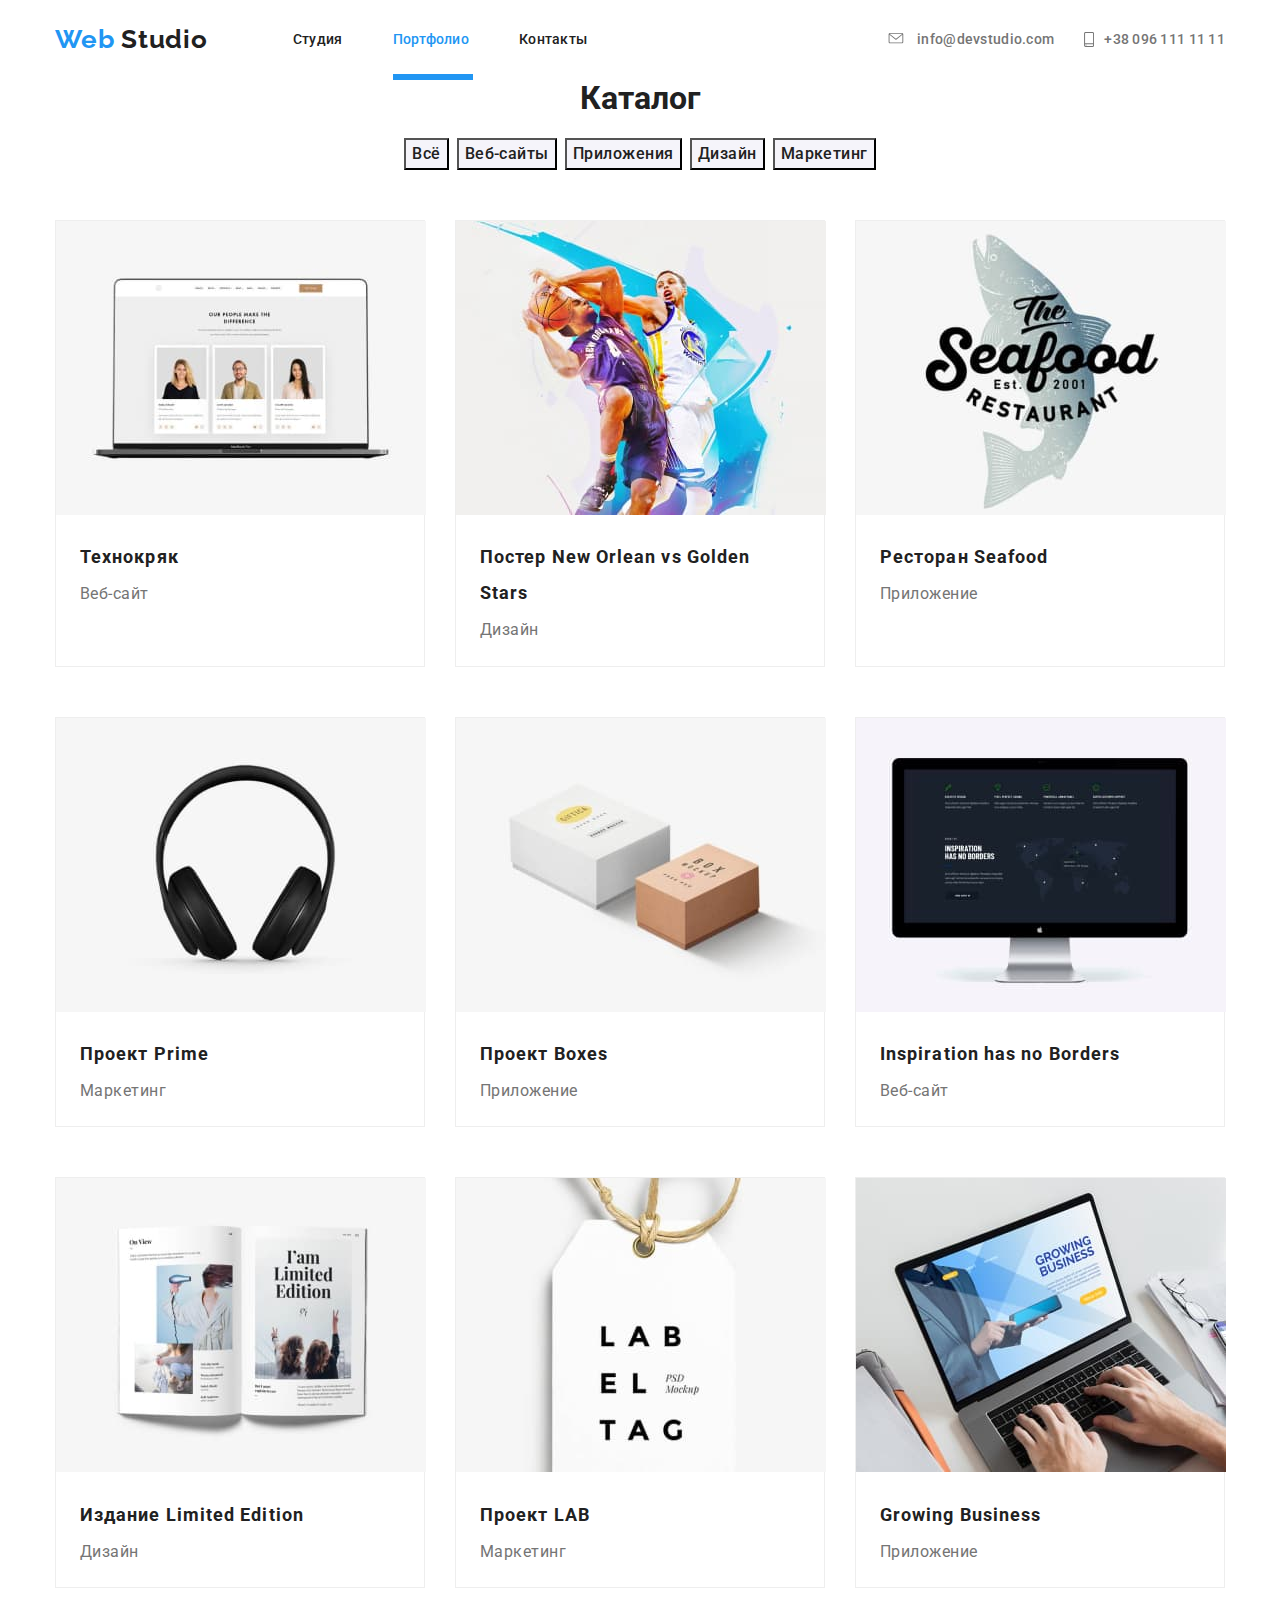
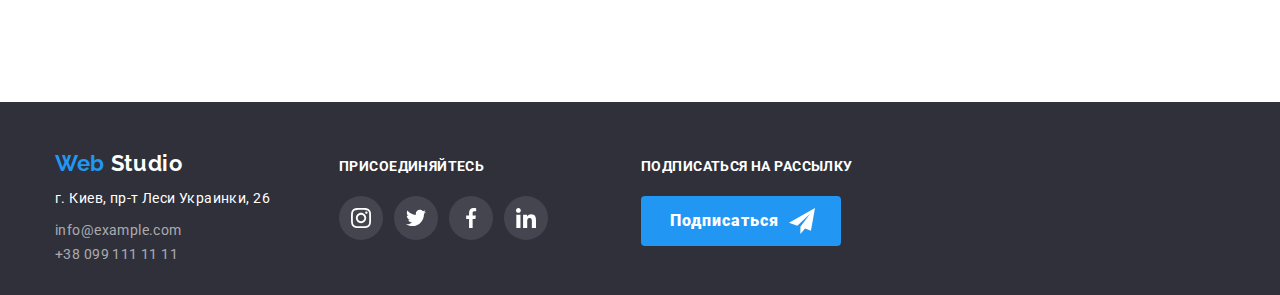
==== portfolio.html @ a47c90be "/" ====
<!DOCTYPE html>
<html lang="ru">
  <head>
    <meta charset="UTF-8" />
    <meta name="viewport" content="width=device=width, initial-scale=1.0" />
    <title>Document</title>
    <link rel="stylesheet" href="https://cdnjs.cloudflare.com/ajax/libs/modern-normalize/0.6.0/modern-normalize.min.css">
    <link href="https://fonts.googleapis.com/css2?family=Raleway:wght@700&family=Roboto:wght@400;500;700;900&display=swap" rel="stylesheet"/>
    <link rel="stylesheet" href="./css/styles.css"/>
  </head>
  
    <!-- <Шапка сайта -->
    <header>
      <div class="container">
      <nav class="site-nav">
        <a href="" class="logo link">
          <span class="accent">Web</span> Studio
        </a>
        <ul class="nav-list">
          <li class="item"><a href="./index.html" class="header-list link">Студия</a></li>
          <li class="item"><a href="./portfolio.html" class="header-list link current">Портфолио</a></li>
          <li class="item"><a href="" class="header-list link">Контакты</a></li>
        </ul>
        <div class="adress-header">
          <div class="mail-all">
         <a href="" class="mail link"> 
            <svg class="mail-icon">
            <use href="./images/sprite.svg#envelope"></use>
            </svg>
            info@devstudio.com
          </a>
        </div>
        <div class="phone-all">
          <svg class="phone-icon">
            <use href="./images/sprite.svg#smartphone"></use>
          </svg>
          <a href="" class="phone link">+38 096 111 11 11</a>
        </div>
      </nav>
    </div>
    </header>
    <body>
    <main>
        <!-- Кнопки сайта -->
    <section>
      <div class="container">
      <h1 class="catalogue-header header">Каталог</h1>
     <ul class="catalogue-list list">
        <li class="item"><button type="button" class="catalogue header">Всё</button></li>
        <li class="item"><button type="button" class="catalogue header">Веб-сайты</button></li>
        <li class="item"><button type="button" class="catalogue header">Приложения</button></li>
        <li class="item"><button type="button" class="catalogue header">Дизайн</button></li>
        <li class="item"><button type="button" class="catalogue header">Маркетинг</button></li>  
     </ul>   
    </div>
     <!-- Секции основной контент -->
       <div class="container">
     <ul class="cards list">
         <li class="cards-cont item">
        <a href="" class="link">
        <div class="psevdo">
            <img src="./images/block1.jpg" alt="Пример трёх анкет людей на сайте" width="370"/>
            <p class="description">Технокряк это современная площадка распространения коронавируса. Компании используют эту платформу для цифрового шпионажа и атак на защищённые сервера конкурентов.</p>
          </div>
          <div class="example">
            <h2 class="work-type header">Технокряк</h2>
            <p class="page-type text">Веб-сайт</p>
          </div>
        
        
        </a>
         </li>
        <li class="cards-cont item">
        <a href="" class="link">
          <div class="psevdo">
            <img src="./images/block2.jpg" alt="Два баскетболиста" width="370"/>
            <p class="description">Технокряк это современная площадка распространения коронавируса. Компании используют эту платформу для цифрового шпионажа и атак на защищённые сервера конкурентов.</p>
          </div>
            <div class="example">
            <h2 class="work-type header">Постер New Orlean vs Golden Stars</h2>
            <p class="page-type text">Дизайн</p>
          </div>
        
            <!-- <p class="description">Технокряк это современная площадка распространения коронавируса. Компании используют эту платформу для цифрового шпионажа и атак на защищённые сервера конкурентов.</p> -->
        </a>
        </li>
        <li class="cards-cont item">
        <a href="" class="link">
          <div class="psevdo">
            <img src="./images/block3.jpg" alt="Логотип ресторана морской кухни" width="370"/>
            <p class="description">Технокряк это современная площадка распространения коронавируса. Компании используют эту платформу для цифрового шпионажа и атак на защищённые сервера конкурентов.</p>
          </div>
            <div class="example">
            <h2 class="work-type header">Ресторан Seafood</h2>
            <p class="page-type text">Приложение</p>
          </div>
      
            <!-- <p class="description">Технокряк это современная площадка распространения коронавируса. Компании используют эту платформу для цифрового шпионажа и атак на защищённые сервера конкурентов.</p> -->
        </a>
         </li>
        <li class="cards-cont item">
        <a href="" class="link">
          <div class="psevdo">
            <img src="./images/block4.jpg" alt="Фотография наушников" width="370"/>
            <p class="description">Технокряк это современная площадка распространения коронавируса. Компании используют эту платформу для цифрового шпионажа и атак на защищённые сервера конкурентов.</p>
          </div>
            <div class="example">
            <h2 class="work-type header">Проект Prime</h2>
            <p class="page-type text">Маркетинг</p>
          </div>
       
            <!-- <p class="description">Технокряк это современная площадка распространения коронавируса. Компании используют эту платформу для цифрового шпионажа и атак на защищённые сервера конкурентов.</p> -->
        </a>
        </li>
        <li class="cards-cont item">
        <a href="" class="link">
          <div class="psevdo">
            <img src="./images/block5.jpg" alt="Изображение двух коробок" width="370"/>
            <p class="description">Технокряк это современная площадка распространения коронавируса. Компании используют эту платформу для цифрового шпионажа и атак на защищённые сервера конкурентов.</p>
          </div>
            <div class="example">
            <h2 class="work-type header">Проект Boxes</h2>
            <p class="page-type text">Приложение</p>
            </div>
         
            <!-- <p class="description">Технокряк это современная площадка распространения коронавируса. Компании используют эту платформу для цифрового шпионажа и атак на защищённые сервера конкурентов.</p> -->
        </a>
        </li>
        <li class="cards-cont item">
        <a href="" class="link">
          <div class="psevdo">
            <img src="./images/desktop.jpg" alt="Изображение монитора компьютера" width="370"/>
            <p class="description">Технокряк это современная площадка распространения коронавируса. Компании используют эту платформу для цифрового шпионажа и атак на защищённые сервера конкурентов.</p>
          </div>
            <div class="example">
            <h2 class="work-type header">Inspiration has no Borders</h2>
            <p class="page-type text">Веб-сайт</p>
            </div>
         
            <!-- <p class="description">Технокряк это современная площадка распространения коронавируса. Компании используют эту платформу для цифрового шпионажа и атак на защищённые сервера конкурентов.</p> -->
        </a>
        </li>
        <li class="cards-cont item">
        <a href="" class="link">
          <div class="psevdo">
            <img src="./images/block7.jpg" alt="Изображение развёрнутого журнала" width="370"/>
            <p class="description">Технокряк это современная площадка распространения коронавируса. Компании используют эту платформу для цифрового шпионажа и атак на защищённые сервера конкурентов.</p>
          </div>
            <div class="example">
            <h2 class="work-type header">Издание Limited Edition</h2>
            <p class="page-type text">Дизайн</p>
            </div>
         
            <!-- <p class="description">Технокряк это современная площадка распространения коронавируса. Компании используют эту платформу для цифрового шпионажа и атак на защищённые сервера конкурентов.</p> -->
        </a>
        </li>
        <li class="cards-cont item">
        <a href="" class="link">
          <div class="psevdo">
            <img src="./images/block8.jpg" alt="Изображение этикетки" width="370"/>
            <p class="description">Технокряк это современная площадка распространения коронавируса. Компании используют эту платформу для цифрового шпионажа и атак на защищённые сервера конкурентов.</p>
          </div>
            <div class="example">
            <h2 class="work-type header">Проект LAB</h2>
            <p class="page-type text">Маркетинг</p>
            </div>
          

            <!-- <p class="description">Технокряк это современная площадка распространения коронавируса. Компании используют эту платформу для цифрового шпионажа и атак на защищённые сервера конкурентов.</p> -->
        </a>
        </li>
        <li class="cards-cont item">
        <a href="" class="link">
          <div class="psevdo">
            <img src="./images/ordinator.jpg" alt="Изображение печатающего человека" width="370"/>
            <p class="description">Технокряк это современная площадка распространения коронавируса. Компании используют эту платформу для цифрового шпионажа и атак на защищённые сервера конкурентов.</p>
          </div>
            <div class="example">
            <h2 class="work-type header">Growing Business</h2>
            <p class="page-type text">Приложение</p>
            </div>
         
            <!-- <p class="description">Технокряк это современная площадка распространения коронавируса. Компании используют эту платформу для цифрового шпионажа и атак на защищённые сервера конкурентов.</p> -->
        </a>
        </li>
     </ul>
    </div>
    </section>
    </main>    
    <!-- Футер -->
    <footer class="footer">
      <div class="container footer-content">
      <address class="footer-adress company">
        <a href="" class="logo-secondary link">
          <span class="accent">Web</span> Studio
        </a>
        <p class="city-adress company">г. Киев, пр-т Леси Украинки, 26</p> 
        <a href="" class="adress link one">info@example.com </a> </br>
        <a href="" class="adress link one">+38 099 111 11 11</a>
       </address>
       <div class="net">
        <h3 class="footer-header">Присоединяйтесь</h3>
        <ul class="footer-list list">
          <li class="item"><a href="" class="footer-link link">
            <svg width="20" height="20">
              <use href="./images/sprite.svg#instagram"></use>
            </svg>
          </a></li>
          <li class="item"><a href="" class="footer-link link">
            <svg width="20" height="20">
              <use href="./images/sprite.svg#twitter"></use>
            </svg> 
          </a></li>
          <li class="item"><a href="" class="footer-link link">
            <svg width="20" height="20">
              <use href="./images/sprite.svg#facebook"></use>
            </svg>
          </a></li>
          <li class="item"><a href="" class="footer-link link">
            <svg width="20" height="20">
              <use href="./images/sprite.svg#linkedin"></use>
            </svg>
          </a></li>
        </ul>
      </div>
      <div class="sub">
        <h3 class="footer-header lala">Подписаться на рассылку</h3>
        <a href="" class="footer-button button link">Подписаться</a>
      </div>
      </div>

    </footer>

    </body>
</html>
---- css/styles.css ----
/* Палитра:
белый #FFFFFF
цвет акцента #2196F3
цвет заголовков #212121
цвет текста #757575 
фон картинок #F5F4FA
фон футера #2F303A
*/

:root {
    --accent-color: #2196F3;
    --header-color: #212121;
    --text-color: #757575;
    --background-picture-color: #F5F4FA;
    --footer-background-color: #2F303A;
    --background-secondary:rgba(47, 48, 58, 0.8);
    --background-cards: rgba(33, 150, 243, 0.9);
    --white: #FFFFFF;
    --links: #AFB1B8;
    --footer-adress: rgba(255, 255, 255, 0.6);
    --footer-links: rgba(255, 255, 255, 0.1);
}

body {
    background-color: #fff;
    font-family: Roboto, sans-serif;
    }
html {
    box-sizing: border-box;
    }
*,
*::before,
*::after {
    box-sizing: inherit;
    }
.list {
    margin: 0;
    padding: 0;
}
.container {
    width: 1200px;
    margin: 0 auto;
    padding-left: 15px;
    padding-right: 15px;
    margin-left: auto;
    margin-right: auto;
    }

/* Шапка */

.logo {
    color: var(--header-color);
    
    font-family: Raleway, sans-serif;
   
    font-weight: 700;
    font-size: 26px;
    line-height: 1.2;
    letter-spacing: 0.03em;
}
.nav-list {
    display: flex;
    margin-left: 85px;
    margin-top: 0;
    margin-bottom: 0;
    padding: 0;
}
.nav-list .item + .item {
    margin-left: 50px;
  }
.accent {
    color: var(--accent-color);
}
.item {
    list-style: none;
}
.link {
    text-decoration: none;
    cursor: pointer;
}
.header-list {
    display: block;
    padding-top: 32px;
    padding-bottom: 32px;

    color: var(--header-color);
    
    font-weight: 500;
    font-size: 14px;
    line-height: 1.14;
    letter-spacing: 0.02em;
}
.header-list:hover,
.header-list:focus {
    color: var(--accent-color);
}
.header-list.current {
    position: relative;
    color: var(--accent-color);
}
.current::after {
    position: absolute;
    display: block;
    width: 80px;
    height: 6px;
    bottom: 0;
    content: "";

    background-color: var(--accent-color);
}
.mail,
.phone {
    color: var(--text-color);
    font-style: normal;
    font-weight: 500;
    font-size: 14px;
    line-height: 1.14;
    letter-spacing: 0.02em;

}
.mail-icon {
    width: 16px;
    height: 11px;
    margin-right: 10px;
    fill: currentColor;
}
.phone-icon {
    width: 10px;
    height: 15px;
    margin-right: 10px;
}
.mail:hover,
.mail:focus {
    --color1:var(--accent-color);
    color: var(--accent-color);
}
.mail-all {
    display: flex;
    align-items: center;
    margin-left: auto;
}
.phone-all {
    display: flex;
    align-items: center;
}
.mail {
    margin-right: 30px;
}
.adress-header {
    display: flex;
    margin-left: auto;
    align-items: center;
}
.site-nav {
    display: flex;
    align-items: center;
}

/* Герой */

.hero {
    padding: 200px 452px 280px 452px;



    background-image: linear-gradient(to right, rgba(47, 48, 58, 0.8), rgba(47, 48, 58, 0.8)), url(../images/Header.jpg);
    max-width: 1600px;
    height: 600px;
    margin-left: auto;
    margin-right: auto;
    
    
    
    
    text-align: center;
}
.hero-header {
    margin-top: 0;
    margin-bottom: 46px;

    color: var(--white);
    font-weight: 900;
    font-size: 44px;
    line-height: 1.36;
    text-align: center;
    letter-spacing: 0.06em;
}
.hero-button {
    display: inline-block;
    padding: 10px 32px;
    border-radius: 4px;
    min-width: 200px;
    height: 50px;


    font-weight: 700;
    font-size: 16px;
    line-height: 1.8;
    align-items: center;
    text-align: center;
    letter-spacing: 0.06em;

}
.button {
    background-color: var(--accent-color);
    color: var(--white);
}
.header {
    color: var(--header-color);
    margin-top: 0;
}
.header-primary {
    font-weight: 700;
    font-size: 36px;
    line-height: 1.2;
    text-align: center;
    letter-spacing: 0.03em;
}
.header-secondary {
    font-weight: 700;
    font-size: 14px;
    line-height: 1.14;
    letter-spacing: 0.03em;
    text-transform: uppercase;
}
.text {
    color: var(--text-color);
}
.picture {
    padding: 25px 100px;
    background-color: var(--background-picture-color);
}
 
/* Гарантии */

.guarantee {
    display: flex;
    align-items: center;
    padding-left: 0;
}
.guarantee .item {
    width: 270px;
    height: 250px;
}
.guarantee .item + .item {
    margin-left: 30px;
}

.guarantee .item .header-secondary {
    margin-bottom: 0;
}
.guarantee .item .picture {
    width: 270px;
    height: 120px;
    margin-bottom: 30px;
}
.guarantee .item .assurance {
    margin-top: 10px;
    margin-bottom: 0;
}
.active {
    position: relative;
}
.active::before {
    display: inline-block;
    position: absolute;
    content: "";
    width: 100%;
    height: 50px;
    bottom: 0;
    background-color: var(--background-secondary);
    opacity: 1;
    overflow: hidden;
}
.underline {
    position: absolute;
    right: 22%;
    bottom: 6%;
    
    margin-top: 0;
    margin-bottom: 0;

    color: var(--white);
    text-align: center;
}
.assurance {
    font-size: 14px;
    line-height: 1.7;
    letter-spacing: 0.03em;
}
.activity {
    margin-top: 94px;
    margin-bottom: 50px;
}
.list-activity {
    display: flex;
    margin-top: 0;
    margin-bottom: 0;
    padding-right: 0;
    padding-left: 0;
}
.list-activity .item:not(:last-child){
    margin-right: 30px;
}

/* Наша команда */

.our-team {
    background-color: var(--background-picture-color);
    padding-top: 94px;
    padding-bottom: 94px;
    margin-top: 94px;
}
.team {
    margin-bottom: 50px;
}
.team-list {
    display: flex;
    padding-left: 0;
    padding-right: 0;
    margin-top: 0;
}
.team-list .item + .item {
    margin-left: 30px;
}
.team-name {
    margin-top: 30px;
    margin-bottom: 10px;

    font-weight: 500;
    font-size: 16px;
    line-height: 1.9;
    text-align: center;
    letter-spacing: 0.03em;
}
.team-job {
    margin-top: 0;
    margin-bottom: 16px;

    font-weight: 400;
    text-align: center;
}
.link-list {
    display: flex;
    justify-content: space-evenly;
    align-items: center;
}
.link-list .item + .item {
    margin-left: 11px;
}
.team-link {
    display: block;
    width: 44px;
    height: 44px;
    margin-left: 10px;
    margin-bottom: 24px;
    padding: 12px;


    text-align: center;
}
.team-link:hover {
    border-radius: 50%;
    background-color: var(--accent-color);
    --color2: var(--white);
}
.shadow {
    background-color: var(--white);
    box-shadow: 0px 2px 1px rgba(0, 0, 0, 0.2), 0px 1px 1px rgba(0, 0, 0, 0.14), 0px 1px 3px rgba(0, 0, 0, 0.12);
}
/* Клиенты */

.clients {
    margin-bottom: 50px;
}
.company-clients {
    display: flex;
    justify-content: center;
    padding-left: 0;
    margin-top: 0;
}
.company-clients .item + .item {
    margin-left: 30px;
}
.link-company {
    display: block;
    width: 170px;
    height: 90px;
    padding: 20px 63px;
    color: var(--links);
    border: 1px solid var(--links);
    border-radius: 4px;
    fill: var(--links);
}
.link-company:hover {
    border: 1px solid var(--accent-color);
    --color2: var(--accent-color);
}
.constant {
    padding-top: 94px;
    padding-bottom: 94px;
}
.footer {
    background-color: var(--footer-background-color);
}
.adress {
    color: var(--footer-adress);

}
.city-adress {
    color: var(--white);
    margin-top: 10px;
    margin-bottom: 9px;
}
.one:not(:last-child) {
    margin-bottom: 9px;
}
.logo-secondary {
    display: block;

    color: var(--white);
    font-family: Raleway, sans-serif;

    font-weight: 700;
    font-size: 22px;
    line-height: 1.2;
    letter-spacing: 0.03em;
}
.company {
    font-style: normal;
    font-size: 14px;
    line-height: 1.7;
    letter-spacing: 0.03em;
}

/* Футер */

.footer-header {
    margin-top: 0;
    margin-bottom: 21px;

    color: var(--white);
    font-weight: 700;
    font-size: 14px;
    line-height: 1.14;
    letter-spacing: 0.03em;
    text-transform: uppercase;
   
}
.footer-content {
    display: flex;
    align-items: baseline;
    padding-top: 48px;
    padding-bottom: 28px;

}
.footer-list {
    display: flex;
    margin-top: 0;
    margin-bottom: 0;
    padding-left: 0;
}
.footer-list .item + .item {
    margin-left: 11px;
}
/* У меня пока нет формы, поэтому марджин от кнопки "Подписаться", а не от формы */
.net {
    margin-left: 69px;
    margin-right: 93px;
}
.sub .footer-header {
    min-width: 214px;
    height: 16px;
}
.footer-link {
    display: block;
    width: 44px;
    height: 44px;
    padding: 12px;
    border-radius: 50%;

    background-color: var(--footer-links);
    --color2: var(--white);
}
.footer-link:hover,
.footer-link:focus {
    background-color: var(--accent-color);
} 
.footer-button {
    display: flex;
    padding: 10px 28px 10px 29px;
    width: 200px;
    height: 50px;
    border-radius: 4px;
    align-items: center;

    font-weight: 900;
    font-size: 16px;
    line-height: 1.9;
    letter-spacing: 0.06em;
}
.footer-button::after {
    display: block;
    content: "";
    width: 24px;
    height: 24px;
    margin-left: 10px;
    padding: 13px 28px 13px 10px;
    background-repeat: no-repeat;
    background-image: url(../images/send.svg);
    background-size: contain;
}
.catalogue-header {
    text-align: center;
}
.catalogue {
    


    background-color: var(--background-picture-color);
    font-weight: 500;
    font-size: 16px;
    line-height: 1.6;
    letter-spacing: 0.03em;
}
.catalogue:hover,
.catalogue:focus {
    background-color: var(--accent-color);
    color: var(--white);
}
.catalogue-list {
    display: flex;
    margin-top: 0;
    margin-bottom: 0;
    justify-content: center;
    padding-left: 0;
    margin-bottom: 50px;
}
.catalogue-list .item + .item {
    margin-left: 8px;
}
.psevdo {
    position: relative;
}
.psevdo::before {
    display: inline-block;
    position: absolute;
    content: "";
    width: 100%;
    height: 100%;
    background-color: var(--background-cards);
    opacity: 0;
    overflow: hidden;
}
.description {
    position: absolute;
    top: 10%;
    right: 10;
    left: 10%;
    opacity: 0;
}
.cards-cont:hover .psevdo::before {
    opacity:1;
}
.cards-cont:hover .description {
    opacity: 1;
}

.cards {
    display: flex;
    flex-wrap: wrap;
    justify-content: space-between;
    margin-bottom: 0;
    margin-top: 0;
    padding-left: 0;
}
.example {
    margin: 20px 24px;
}
.cards-cont {
    width: 370px;
    border: 1px solid #EEEEEE;
}
.cards-cont:hover {
    box-shadow: 1px 4px 6px rgba(0, 0, 0, 0.16), 0px 4px 4px rgba(0, 0, 0, 0.06), 0px 1px 1px rgba(0, 0, 0, 0.12);
}
.cards-cont:not(:nth-last-child(-n + 3)) {
margin-bottom: 50px;
}
.cards-cont:nth-last-child(-n + 3) {
    margin-bottom: 114px;
}
.cards-cont .link {
    display: block;
}
.description {
    background-color: var(--background-cards);
    color: var(--white);
    font-size: 18px;
    line-height: 1.5;
    letter-spacing: 0.03em;
}
.page-type {
    margin-top: 0;
    margin-bottom: 0;
    
    font-size: 16px;
    line-height: 1.9;
    letter-spacing: 0.03em;
}
.work-type {
    margin-top: 20px;
    margin-bottom: 4px;
    
    
    font-weight: 700;
    font-size: 18px;
    line-height: 2;
    letter-spacing: 0.06em;
}
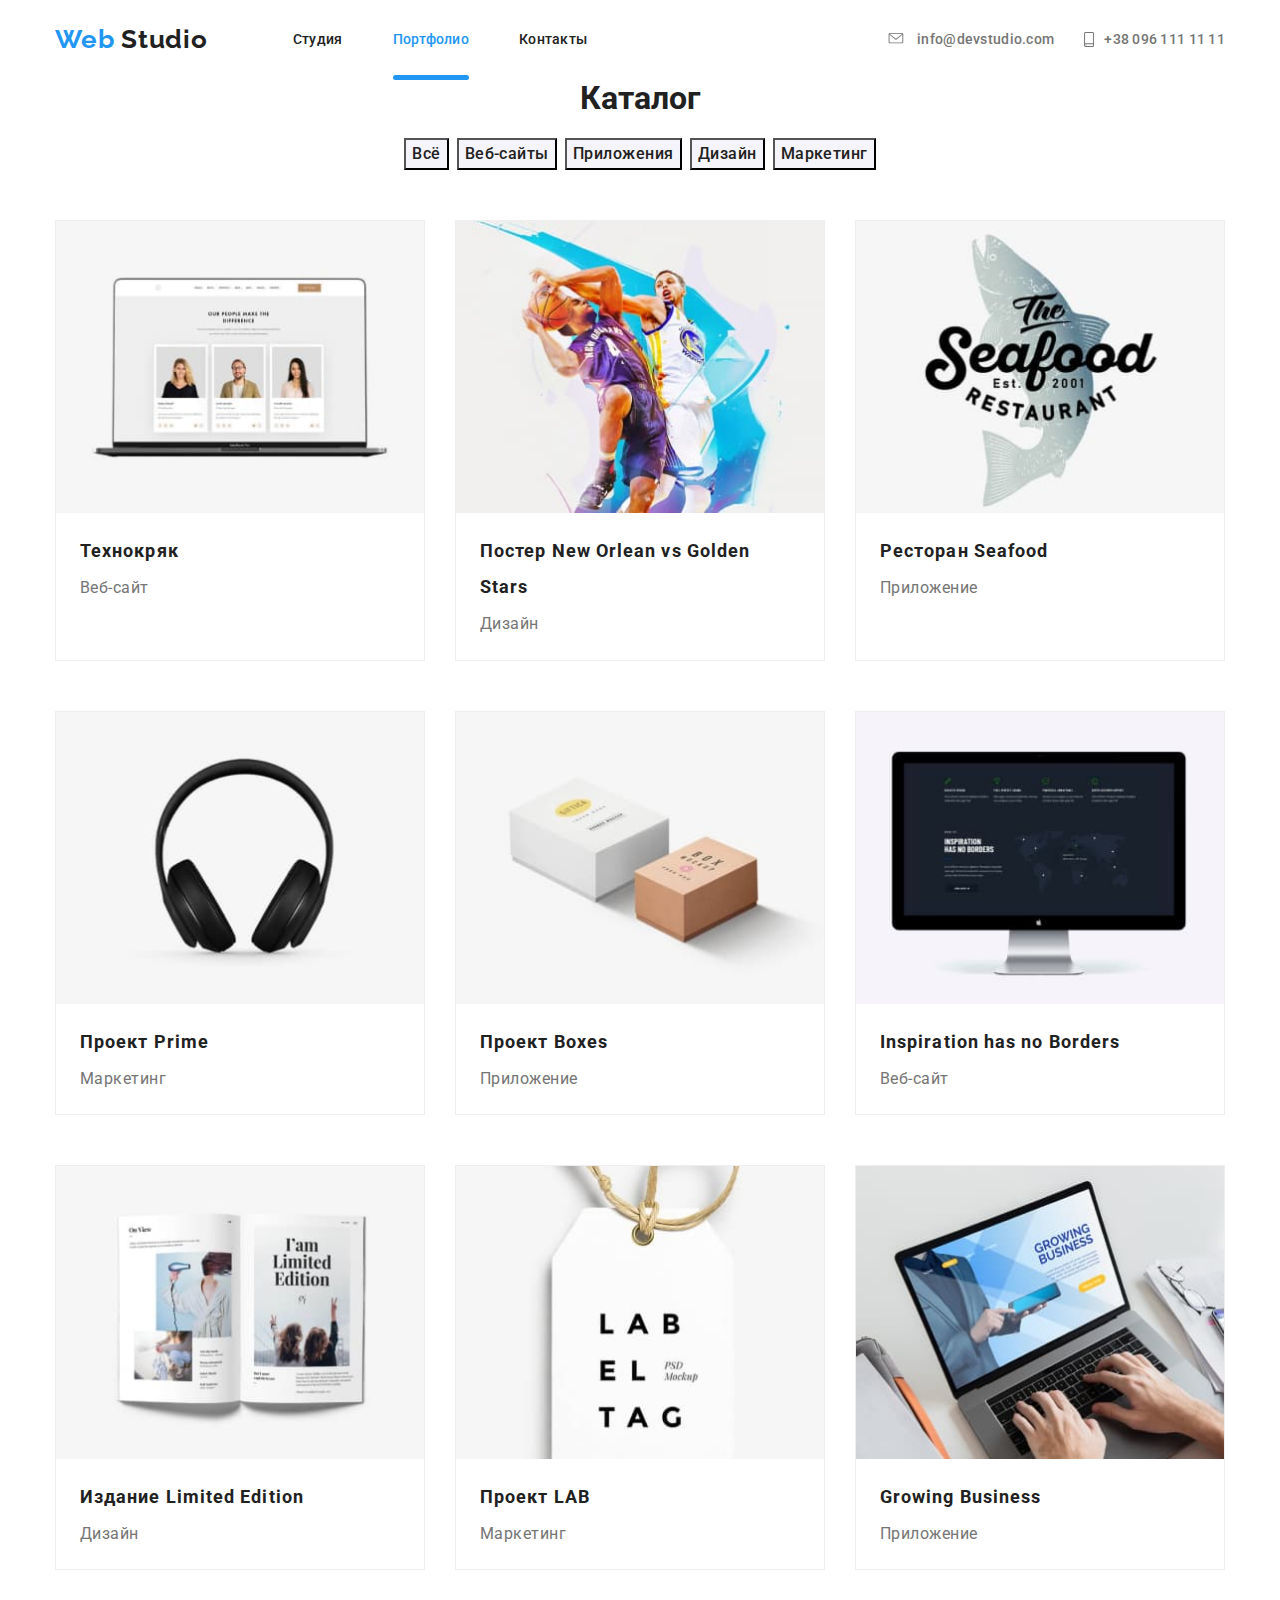
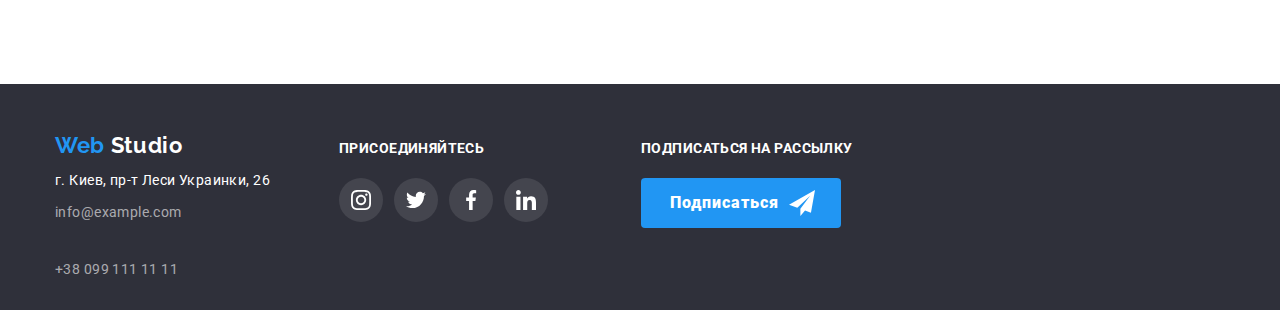
==== commit fab2548f: "/" ====
--- a/portfolio.html
+++ b/portfolio.html
@@ -10,7 +10,7 @@
   </head>
   
     <!-- <Шапка сайта -->
-    <header>
+    <header class="page-header">
       <div class="container">
       <nav class="site-nav">
         <a href="" class="logo link">
@@ -53,15 +53,20 @@
         <li class="item"><button type="button" class="catalogue header">Маркетинг</button></li>  
      </ul>   
     </div>
+    </section>
      <!-- Секции основной контент -->
+     <section class="section">
        <div class="container">
      <ul class="cards list">
          <li class="cards-cont item">
         <a href="" class="link">
         <div class="psevdo">
-            <img src="./images/block1.jpg" alt="Пример трёх анкет людей на сайте" width="370"/>
-            <p class="description">Технокряк это современная площадка распространения коронавируса. Компании используют эту платформу для цифрового шпионажа и атак на защищённые сервера конкурентов.</p>
-          </div>
+            <img src="./images/block1.jpg" alt="Пример трёх анкет людей на сайте" width="370"/>  
+            <div class="overlay">
+              <p class="description">Технокряк это современная площадка распространения коронавируса. Компании используют эту платформу для цифрового шпионажа и атак на защищённые сервера конкурентов.</p>
+           </div>
+        </div>
+         
           <div class="example">
             <h2 class="work-type header">Технокряк</h2>
             <p class="page-type text">Веб-сайт</p>
@@ -74,91 +79,105 @@
         <a href="" class="link">
           <div class="psevdo">
             <img src="./images/block2.jpg" alt="Два баскетболиста" width="370"/>
-            <p class="description">Технокряк это современная площадка распространения коронавируса. Компании используют эту платформу для цифрового шпионажа и атак на защищённые сервера конкурентов.</p>
+            <div class="overlay">
+            <p class="description">Технокряк это современная площадка распространения коронавируса. Компании используют эту платформу для цифрового шпионажа и атак на защищённые сервера конкурентов.</p>
+          </div>
           </div>
             <div class="example">
             <h2 class="work-type header">Постер New Orlean vs Golden Stars</h2>
             <p class="page-type text">Дизайн</p>
           </div>
         
-            <!-- <p class="description">Технокряк это современная площадка распространения коронавируса. Компании используют эту платформу для цифрового шпионажа и атак на защищённые сервера конкурентов.</p> -->
+            
         </a>
         </li>
         <li class="cards-cont item">
         <a href="" class="link">
           <div class="psevdo">
             <img src="./images/block3.jpg" alt="Логотип ресторана морской кухни" width="370"/>
-            <p class="description">Технокряк это современная площадка распространения коронавируса. Компании используют эту платформу для цифрового шпионажа и атак на защищённые сервера конкурентов.</p>
+            <div class="overlay">
+            <p class="description">Технокряк это современная площадка распространения коронавируса. Компании используют эту платформу для цифрового шпионажа и атак на защищённые сервера конкурентов.</p>
+          </div>
           </div>
             <div class="example">
             <h2 class="work-type header">Ресторан Seafood</h2>
             <p class="page-type text">Приложение</p>
           </div>
       
-            <!-- <p class="description">Технокряк это современная площадка распространения коронавируса. Компании используют эту платформу для цифрового шпионажа и атак на защищённые сервера конкурентов.</p> -->
+          
         </a>
          </li>
         <li class="cards-cont item">
         <a href="" class="link">
           <div class="psevdo">
             <img src="./images/block4.jpg" alt="Фотография наушников" width="370"/>
-            <p class="description">Технокряк это современная площадка распространения коронавируса. Компании используют эту платформу для цифрового шпионажа и атак на защищённые сервера конкурентов.</p>
+            <div class="overlay">
+            <p class="description">Технокряк это современная площадка распространения коронавируса. Компании используют эту платформу для цифрового шпионажа и атак на защищённые сервера конкурентов.</p>
+          </div>
           </div>
             <div class="example">
             <h2 class="work-type header">Проект Prime</h2>
             <p class="page-type text">Маркетинг</p>
           </div>
        
-            <!-- <p class="description">Технокряк это современная площадка распространения коронавируса. Компании используют эту платформу для цифрового шпионажа и атак на защищённые сервера конкурентов.</p> -->
+            
         </a>
         </li>
         <li class="cards-cont item">
         <a href="" class="link">
           <div class="psevdo">
             <img src="./images/block5.jpg" alt="Изображение двух коробок" width="370"/>
-            <p class="description">Технокряк это современная площадка распространения коронавируса. Компании используют эту платформу для цифрового шпионажа и атак на защищённые сервера конкурентов.</p>
+            <div class="overlay">
+            <p class="description">Технокряк это современная площадка распространения коронавируса. Компании используют эту платформу для цифрового шпионажа и атак на защищённые сервера конкурентов.</p>
+          </div>
           </div>
             <div class="example">
             <h2 class="work-type header">Проект Boxes</h2>
             <p class="page-type text">Приложение</p>
             </div>
          
-            <!-- <p class="description">Технокряк это современная площадка распространения коронавируса. Компании используют эту платформу для цифрового шпионажа и атак на защищённые сервера конкурентов.</p> -->
+           
         </a>
         </li>
         <li class="cards-cont item">
         <a href="" class="link">
           <div class="psevdo">
             <img src="./images/desktop.jpg" alt="Изображение монитора компьютера" width="370"/>
-            <p class="description">Технокряк это современная площадка распространения коронавируса. Компании используют эту платформу для цифрового шпионажа и атак на защищённые сервера конкурентов.</p>
+            <div class="overlay">
+            <p class="description">Технокряк это современная площадка распространения коронавируса. Компании используют эту платформу для цифрового шпионажа и атак на защищённые сервера конкурентов.</p>
+          </div>
           </div>
             <div class="example">
             <h2 class="work-type header">Inspiration has no Borders</h2>
             <p class="page-type text">Веб-сайт</p>
             </div>
          
-            <!-- <p class="description">Технокряк это современная площадка распространения коронавируса. Компании используют эту платформу для цифрового шпионажа и атак на защищённые сервера конкурентов.</p> -->
+          
         </a>
         </li>
         <li class="cards-cont item">
         <a href="" class="link">
           <div class="psevdo">
             <img src="./images/block7.jpg" alt="Изображение развёрнутого журнала" width="370"/>
-            <p class="description">Технокряк это современная площадка распространения коронавируса. Компании используют эту платформу для цифрового шпионажа и атак на защищённые сервера конкурентов.</p>
+            <div class="overlay">
+            <p class="description">Технокряк это современная площадка распространения коронавируса. Компании используют эту платформу для цифрового шпионажа и атак на защищённые сервера конкурентов.</p>
+          </div>
           </div>
             <div class="example">
             <h2 class="work-type header">Издание Limited Edition</h2>
             <p class="page-type text">Дизайн</p>
             </div>
          
-            <!-- <p class="description">Технокряк это современная площадка распространения коронавируса. Компании используют эту платформу для цифрового шпионажа и атак на защищённые сервера конкурентов.</p> -->
+           
         </a>
         </li>
         <li class="cards-cont item">
         <a href="" class="link">
           <div class="psevdo">
             <img src="./images/block8.jpg" alt="Изображение этикетки" width="370"/>
-            <p class="description">Технокряк это современная площадка распространения коронавируса. Компании используют эту платформу для цифрового шпионажа и атак на защищённые сервера конкурентов.</p>
+            <div class="overlay">
+            <p class="description">Технокряк это современная площадка распространения коронавируса. Компании используют эту платформу для цифрового шпионажа и атак на защищённые сервера конкурентов.</p>
+          </div>
           </div>
             <div class="example">
             <h2 class="work-type header">Проект LAB</h2>
@@ -166,21 +185,23 @@
             </div>
           
 
-            <!-- <p class="description">Технокряк это современная площадка распространения коронавируса. Компании используют эту платформу для цифрового шпионажа и атак на защищённые сервера конкурентов.</p> -->
+           
         </a>
         </li>
         <li class="cards-cont item">
         <a href="" class="link">
           <div class="psevdo">
             <img src="./images/ordinator.jpg" alt="Изображение печатающего человека" width="370"/>
-            <p class="description">Технокряк это современная площадка распространения коронавируса. Компании используют эту платформу для цифрового шпионажа и атак на защищённые сервера конкурентов.</p>
+            <div class="overlay">
+            <p class="description">Технокряк это современная площадка распространения коронавируса. Компании используют эту платформу для цифрового шпионажа и атак на защищённые сервера конкурентов.</p>
+          </div>
           </div>
             <div class="example">
             <h2 class="work-type header">Growing Business</h2>
             <p class="page-type text">Приложение</p>
             </div>
          
-            <!-- <p class="description">Технокряк это современная площадка распространения коронавируса. Компании используют эту платформу для цифрового шпионажа и атак на защищённые сервера конкурентов.</p> -->
+           
         </a>
         </li>
      </ul>
--- a/css/styles.css
+++ b/css/styles.css
@@ -22,6 +22,8 @@
 }
 
 body {
+    padding-top: 80px;
+
     background-color: #fff;
     font-family: Roboto, sans-serif;
     }
@@ -33,6 +35,11 @@
 *::after {
     box-sizing: inherit;
     }
+img {
+    display: block;
+    max-width: 100%;
+    height: auto;
+}
 .list {
     margin: 0;
     padding: 0;
@@ -82,6 +89,7 @@
     display: block;
     padding-top: 32px;
     padding-bottom: 32px;
+    position: relative;
 
     color: var(--header-color);
     
@@ -89,6 +97,18 @@
     font-size: 14px;
     line-height: 1.14;
     letter-spacing: 0.02em;
+
+    transition: color 250ms cubic-bezier(0.4, 0, 0.2, 1);
+}
+.current.header-list::after {
+   content: '';
+   display: block;
+   position: absolute;
+   width: 100%;
+   height: 5px;
+   background-color: var(--accent-color);
+   bottom: 0;
+   border-radius: 6px;
 }
 .header-list:hover,
 .header-list:focus {
@@ -97,16 +117,6 @@
 .header-list.current {
     position: relative;
     color: var(--accent-color);
-}
-.current::after {
-    position: absolute;
-    display: block;
-    width: 80px;
-    height: 6px;
-    bottom: 0;
-    content: "";
-
-    background-color: var(--accent-color);
 }
 .mail,
 .phone {
@@ -144,6 +154,7 @@
     align-items: center;
 }
 .mail {
+    transition: color 250ms cubic-bezier(0.4, 0, 0.2, 1), --color1 250ms cubic-bezier(0.4, 0, 0.2, 1);
     margin-right: 30px;
 }
 .adress-header {
@@ -154,6 +165,16 @@
 .site-nav {
     display: flex;
     align-items: center;
+}
+.page-header {
+    position: fixed;
+    width: 100%;
+    top: 0;
+    left: 0;
+    min-height: 80px;
+    z-index: 2;
+
+    background-color: var(--white);
 }
 
 /* Герой */
@@ -240,7 +261,6 @@
 }
 .guarantee .item {
     width: 270px;
-    height: 250px;
 }
 .guarantee .item + .item {
     margin-left: 30px;
@@ -352,17 +372,24 @@
     display: block;
     width: 44px;
     height: 44px;
-    margin-left: 10px;
-    margin-bottom: 24px;
+   
     padding: 12px;
-
-
-    text-align: center;
+    border-radius: 50%;
+
+
+    text-align: center;
+
+    transition: background-color 250ms cubic-bezier(0.4, 0, 0.2, 1), --color2 250ms cubic-bezier(0.4, 0, 0.2, 1);
 }
 .team-link:hover {
-    border-radius: 50%;
     background-color: var(--accent-color);
     --color2: var(--white);
+}
+.team-item {
+    padding-bottom: 24px;
+}
+.team-item + .team-item {
+    margin-left: 10px;
 }
 .shadow {
     background-color: var(--white);
@@ -391,6 +418,8 @@
     border: 1px solid var(--links);
     border-radius: 4px;
     fill: var(--links);
+
+    transition: border 250ms cubic-bezier(0.4, 0, 0.2, 1), --color2 250ms cubic-bezier(0.4, 0, 0.2, 1);
 }
 .link-company:hover {
     border: 1px solid var(--accent-color);
@@ -414,6 +443,9 @@
 }
 .one:not(:last-child) {
     margin-bottom: 9px;
+}
+.one {
+    display: block;
 }
 .logo-secondary {
     display: block;
@@ -473,14 +505,17 @@
     height: 16px;
 }
 .footer-link {
-    display: block;
+    display: flex;
+    justify-content: center;
+    align-items: center;
     width: 44px;
     height: 44px;
-    padding: 12px;
     border-radius: 50%;
 
     background-color: var(--footer-links);
     --color2: var(--white);
+
+    transition: background-color 250ms cubic-bezier(0.4, 0, 0.2, 1);
 }
 .footer-link:hover,
 .footer-link:focus {
@@ -522,6 +557,8 @@
     font-size: 16px;
     line-height: 1.6;
     letter-spacing: 0.03em;
+
+    transition: background-color 250ms cubic-bezier(0.4, 0, 0.2, 1), color 250ms cubic-bezier(0.4, 0, 0.2, 1) ;
 }
 .catalogue:hover,
 .catalogue:focus {
@@ -534,71 +571,68 @@
     margin-bottom: 0;
     justify-content: center;
     padding-left: 0;
-    margin-bottom: 50px;
 }
 .catalogue-list .item + .item {
     margin-left: 8px;
 }
+
+.cards {
+    display: flex;
+    flex-wrap: wrap;
+    justify-content: space-between;
+    margin-bottom: 0;
+    margin-top: 0;
+    padding-left: 0;
+}
+.example {
+    margin: 20px 24px;
+}
+.cards-cont {
+    width: 370px;
+    border: 1px solid #EEEEEE;
+}
+.cards-cont:hover {
+   box-shadow: 1px 4px 6px rgba(0, 0, 0, 0.16), 0px 4px 4px rgba(0, 0, 0, 0.06), 0px 1px 1px rgba(0, 0, 0, 0.12);
+}
+.cards-cont:not(:nth-last-child(-n + 3)) {
+    margin-bottom: 50px;
+}
+/* .cards-cont:nth-last-child(-n + 3) {
+    margin-bottom: 114px;
+} */
+.cards-cont .link {
+    display: block;
+}
 .psevdo {
     position: relative;
 }
-.psevdo::before {
-    display: inline-block;
+.overlay {
+    top: 0;
+    left: 0;
     position: absolute;
-    content: "";
     width: 100%;
     height: 100%;
     background-color: var(--background-cards);
+
+    transform: translateY(100%);
+    transition: transform 250ms cubic-bezier(0.4, 0, 0.2, 1);
     opacity: 0;
-    overflow: hidden;
+
+}
+.cards-cont:hover .overlay {
+    transform: translateY(0);
+    opacity: 1;
 }
 .description {
     position: absolute;
-    top: 10%;
-    right: 10;
+    top: 15%;
     left: 10%;
-    opacity: 0;
-}
-.cards-cont:hover .psevdo::before {
-    opacity:1;
-}
-.cards-cont:hover .description {
-    opacity: 1;
-}
-
-.cards {
-    display: flex;
-    flex-wrap: wrap;
-    justify-content: space-between;
-    margin-bottom: 0;
-    margin-top: 0;
-    padding-left: 0;
-}
-.example {
-    margin: 20px 24px;
-}
-.cards-cont {
-    width: 370px;
-    border: 1px solid #EEEEEE;
-}
-.cards-cont:hover {
-    box-shadow: 1px 4px 6px rgba(0, 0, 0, 0.16), 0px 4px 4px rgba(0, 0, 0, 0.06), 0px 1px 1px rgba(0, 0, 0, 0.12);
-}
-.cards-cont:not(:nth-last-child(-n + 3)) {
-margin-bottom: 50px;
-}
-.cards-cont:nth-last-child(-n + 3) {
-    margin-bottom: 114px;
-}
-.cards-cont .link {
-    display: block;
-}
-.description {
-    background-color: var(--background-cards);
     color: var(--white);
     font-size: 18px;
     line-height: 1.5;
     letter-spacing: 0.03em;
+    padding: 0;
+    margin: 0;
 }
 .page-type {
     margin-top: 0;
@@ -618,3 +652,7 @@
     line-height: 2;
     letter-spacing: 0.06em;
 }
+.section {
+    padding-bottom: 114px;
+    padding-top: 50px;
+}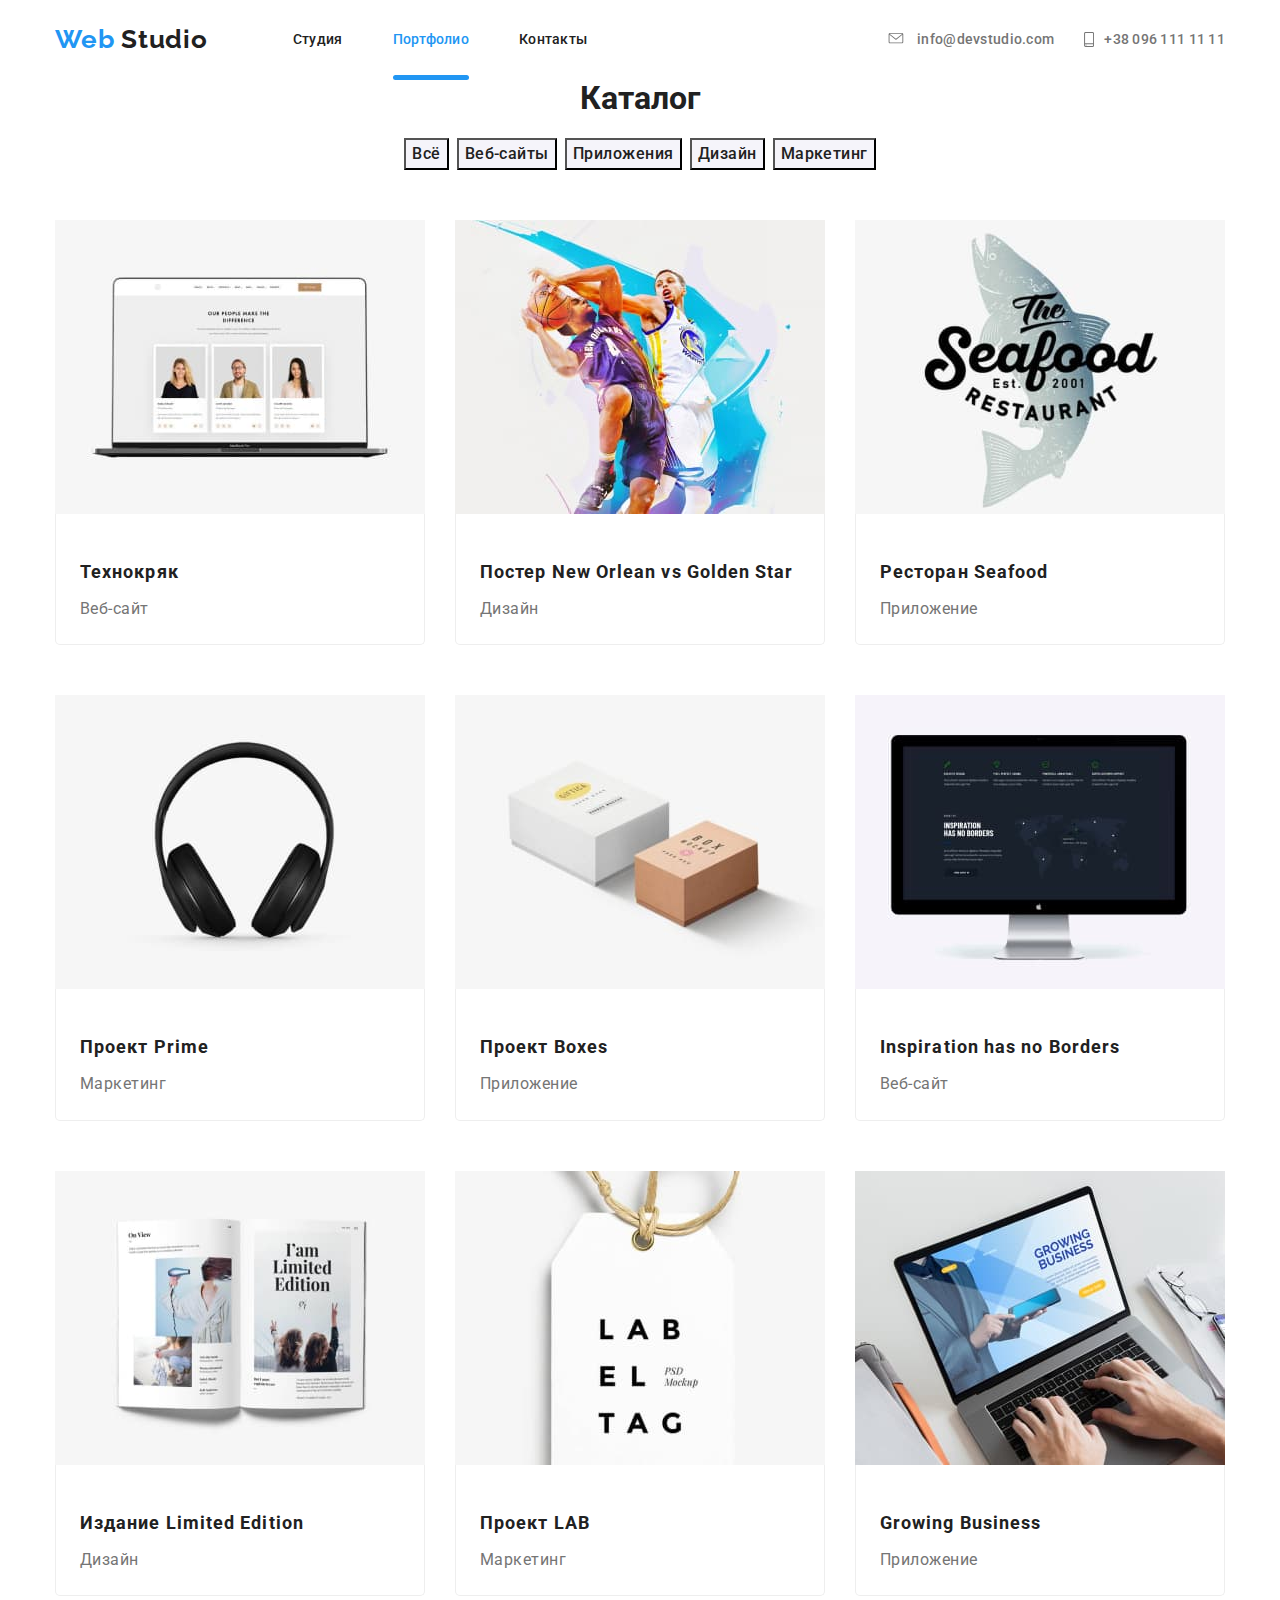
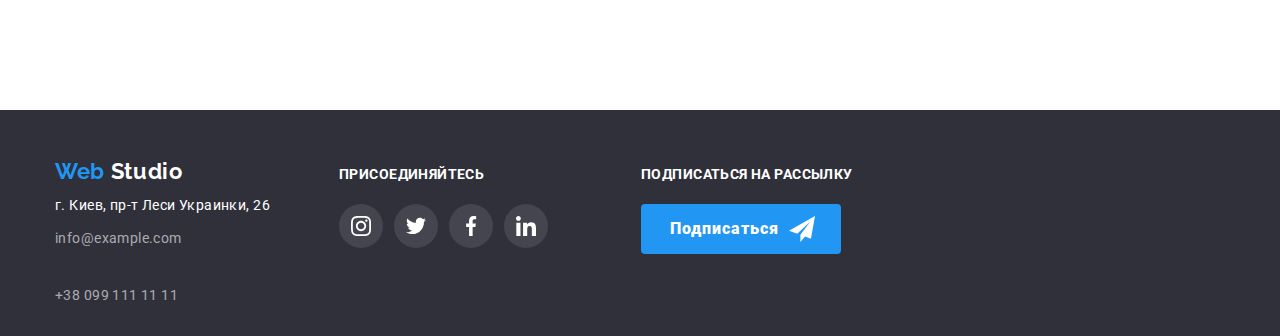
==== commit 3fddd250: "/" ====
--- a/portfolio.html
+++ b/portfolio.html
@@ -84,7 +84,7 @@
           </div>
           </div>
             <div class="example">
-            <h2 class="work-type header">Постер New Orlean vs Golden Stars</h2>
+            <h2 class="work-type header">Постер New Orlean vs Golden Star</h2>
             <p class="page-type text">Дизайн</p>
           </div>
         
--- a/css/styles.css
+++ b/css/styles.css
@@ -258,6 +258,7 @@
     display: flex;
     align-items: center;
     padding-left: 0;
+    padding-bottom: 94px;
 }
 .guarantee .item {
     width: 270px;
@@ -309,7 +310,6 @@
     letter-spacing: 0.03em;
 }
 .activity {
-    margin-top: 94px;
     margin-bottom: 50px;
 }
 .list-activity {
@@ -318,6 +318,7 @@
     margin-bottom: 0;
     padding-right: 0;
     padding-left: 0;
+    padding-bottom: 94px;
 }
 .list-activity .item:not(:last-child){
     margin-right: 30px;
@@ -329,7 +330,6 @@
     background-color: var(--background-picture-color);
     padding-top: 94px;
     padding-bottom: 94px;
-    margin-top: 94px;
 }
 .team {
     margin-bottom: 50px;
@@ -585,11 +585,14 @@
     padding-left: 0;
 }
 .example {
-    margin: 20px 24px;
+    border: 1px solid #EEEEEE;
+    border-top: transparent;
+    border-bottom-right-radius: 5px;
+    border-bottom-left-radius: 5px;
+    padding: 20px 24px;
 }
 .cards-cont {
-    width: 370px;
-    border: 1px solid #EEEEEE;
+    width: calc((100% - 30px * 2) / 3);
 }
 .cards-cont:hover {
    box-shadow: 1px 4px 6px rgba(0, 0, 0, 0.16), 0px 4px 4px rgba(0, 0, 0, 0.06), 0px 1px 1px rgba(0, 0, 0, 0.12);
@@ -597,14 +600,15 @@
 .cards-cont:not(:nth-last-child(-n + 3)) {
     margin-bottom: 50px;
 }
-/* .cards-cont:nth-last-child(-n + 3) {
-    margin-bottom: 114px;
-} */
+.section {
+    padding-bottom: 114px;
+}
 .cards-cont .link {
     display: block;
 }
 .psevdo {
     position: relative;
+    overflow: hidden;
 }
 .overlay {
     top: 0;
